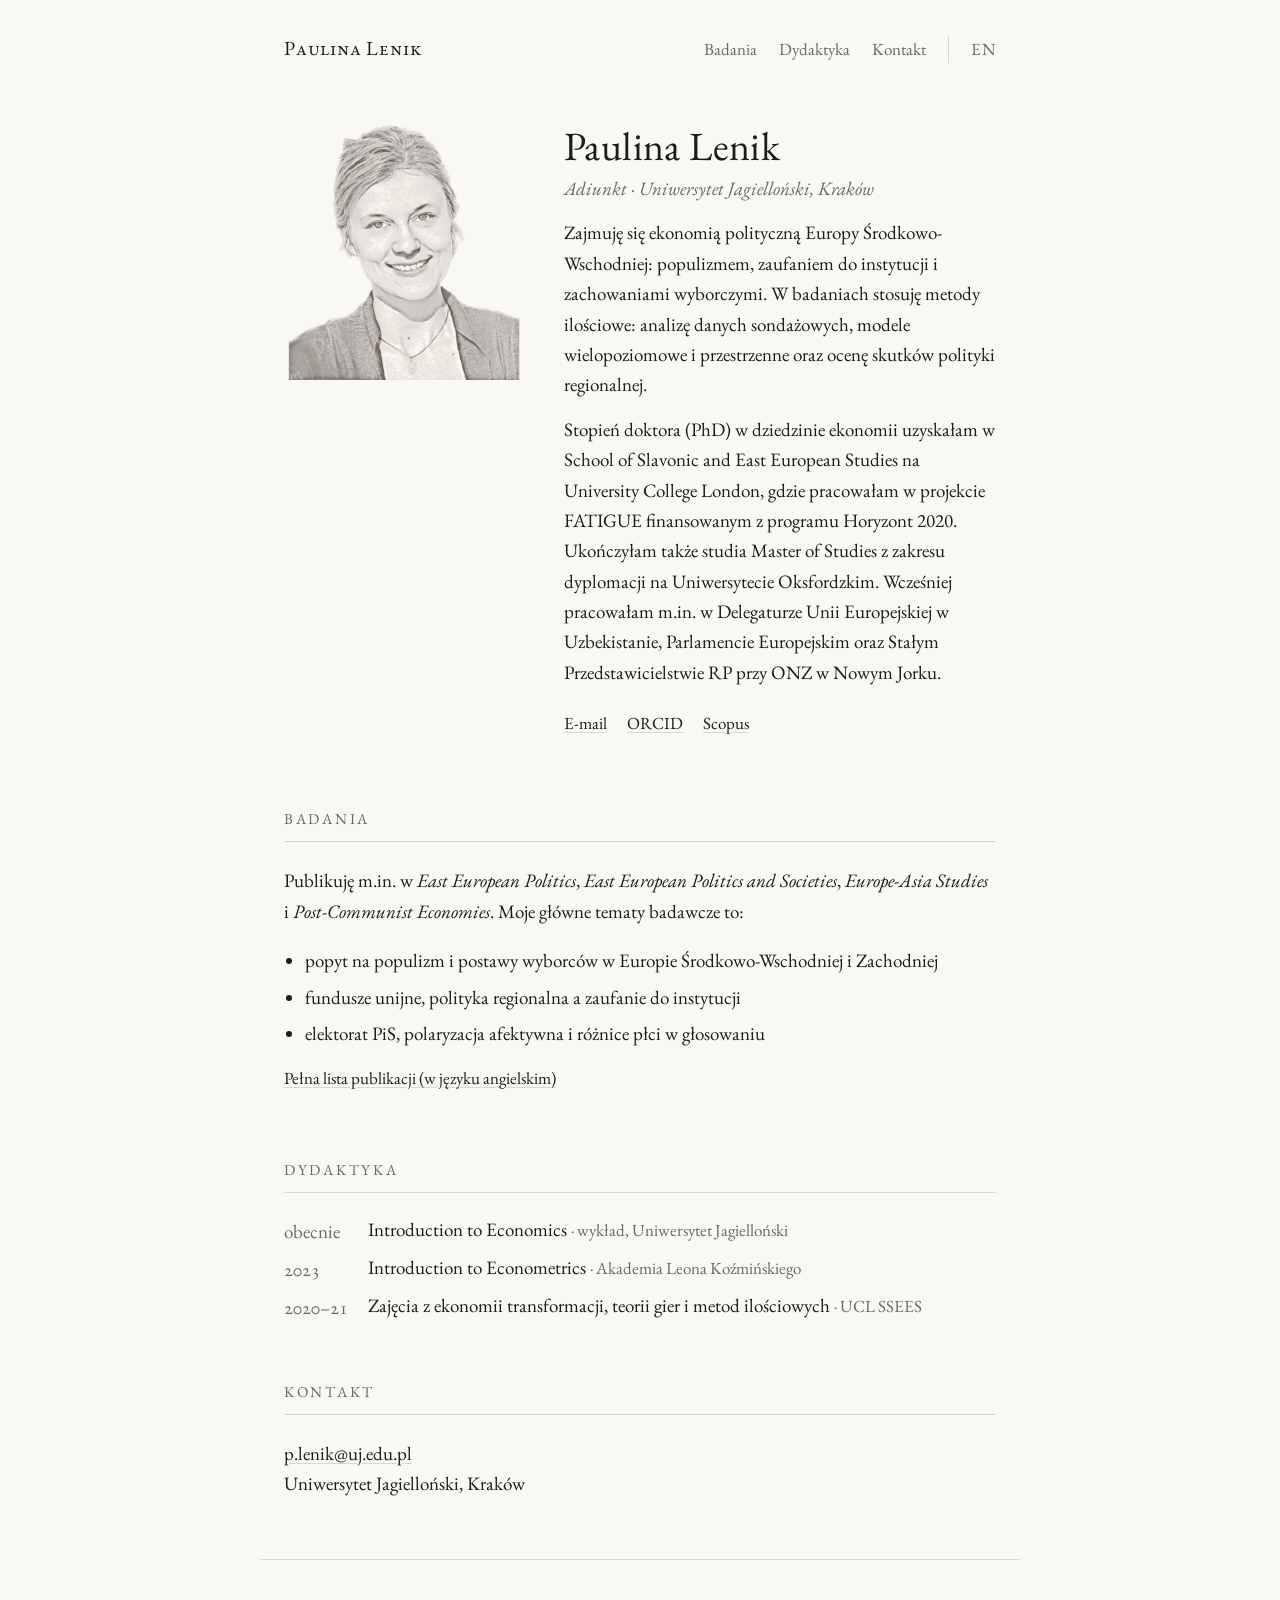
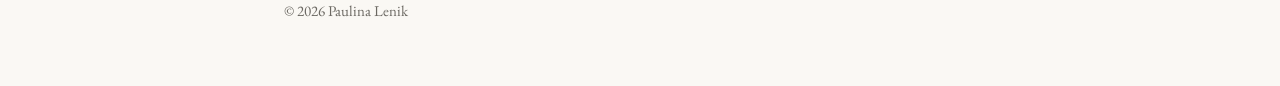
==== pl/index.html @ 150d961e "Add files via upload" ====
<!doctype html>
<html lang="pl">
<head>
<meta charset="utf-8">
<meta name="viewport" content="width=device-width, initial-scale=1">
<title>Paulina Lenik · Uniwersytet Jagielloński</title>
<meta name="description" content="Paulina Lenik, adiunkt na Uniwersytecie Jagiellońskim w Krakowie. Badania ilościowe nad populizmem, zaufaniem do instytucji i zachowaniami wyborczymi w Europie Środkowo-Wschodniej.">
<meta name="author" content="Paulina Lenik">
<link rel="canonical" href="https://paulinalenik.pl/pl/">
<link rel="alternate" hreflang="en" href="https://paulinalenik.pl/">
<link rel="alternate" hreflang="pl" href="https://paulinalenik.pl/pl/">
<meta property="og:title" content="Paulina Lenik · Uniwersytet Jagielloński">
<meta property="og:description" content="Badania ilościowe nad populizmem, zaufaniem do instytucji i zachowaniami wyborczymi w Europie Środkowo-Wschodniej.">
<meta property="og:image" content="https://paulinalenik.pl/images/portrait.jpg">
<meta property="og:url" content="https://paulinalenik.pl/pl/">
<meta property="og:locale" content="pl_PL">
<link rel="preconnect" href="https://fonts.googleapis.com">
<link rel="preconnect" href="https://fonts.gstatic.com" crossorigin>
<link href="https://fonts.googleapis.com/css2?family=EB+Garamond:ital,wght@0,400;0,500;1,400&display=swap" rel="stylesheet">
<link rel="stylesheet" href="../style.css">
</head>
<body>

<header class="site">
  <a class="name" href="./">Paulina Lenik</a>
  <nav>
    <a href="#badania">Badania</a>
    <a href="#dydaktyka">Dydaktyka</a>
    <a href="#kontakt">Kontakt</a>
    <a class="lang" href="../" hreflang="en" lang="en">EN</a>
  </nav>
</header>

<main>

<section class="intro">
  <figure class="sketch portrait">
    <img src="../images/portrait.jpg" alt="Portret Pauliny Lenik" width="640" height="694">
  </figure>
  <div>
    <h1>Paulina Lenik</h1>
    <p class="role">Adiunkt · Uniwersytet Jagielloński, Kraków</p>
    <p>Zajmuję się ekonomią polityczną Europy Środkowo-Wschodniej: populizmem, zaufaniem do instytucji i zachowaniami wyborczymi. W badaniach stosuję metody ilościowe: analizę danych sondażowych, modele wielopoziomowe i przestrzenne oraz ocenę skutków polityki regionalnej.</p>
    <p>Stopień doktora (PhD) w dziedzinie ekonomii uzyskałam w School of Slavonic and East European Studies na University College London, gdzie pracowałam w projekcie FATIGUE finansowanym z programu Horyzont 2020. Ukończyłam także studia Master of Studies z zakresu dyplomacji na Uniwersytecie Oksfordzkim. Wcześniej pracowałam m.in. w Delegaturze Unii Europejskiej w Uzbekistanie, Parlamencie Europejskim oraz Stałym Przedstawicielstwie RP przy ONZ w Nowym Jorku.</p>
    <p class="links">
      <a href="mailto:p.lenik@uj.edu.pl">E-mail</a>
      <a href="https://orcid.org/0000-0002-7423-6345">ORCID</a>
      <a href="https://www.scopus.com/authid/detail.uri?authorId=58243899300">Scopus</a>
    </p>
  </div>
</section>

<section id="badania">
  <h2>Badania</h2>
  <p>Publikuję m.in. w <em>East European Politics</em>, <em>East European Politics and Societies</em>, <em>Europe-Asia Studies</em> i <em>Post-Communist Economies</em>. Moje główne tematy badawcze to:</p>
  <ul class="topics">
    <li>popyt na populizm i postawy wyborców w Europie Środkowo-Wschodniej i Zachodniej</li>
    <li>fundusze unijne, polityka regionalna a zaufanie do instytucji</li>
    <li>elektorat PiS, polaryzacja afektywna i różnice płci w głosowaniu</li>
  </ul>
  <p class="note"><a href="../#research">Pełna lista publikacji (w języku angielskim)</a></p>
</section>

<section id="dydaktyka">
  <h2>Dydaktyka</h2>
  <ol class="pubs compact">
    <li><span class="yr">obecnie</span><span class="t">Introduction to Economics <span class="v">· wykład, Uniwersytet Jagielloński</span></span></li>
    <li><span class="yr">2023</span><span class="t">Introduction to Econometrics <span class="v">· Akademia Leona Koźmińskiego</span></span></li>
    <li><span class="yr">2020–21</span><span class="t">Zajęcia z ekonomii transformacji, teorii gier i metod ilościowych <span class="v">· UCL SSEES</span></span></li>
  </ol>
</section>

<section id="kontakt">
  <h2>Kontakt</h2>
  <p><a href="mailto:p.lenik@uj.edu.pl">p.lenik@uj.edu.pl</a><br>
  Uniwersytet Jagielloński, Kraków</p>
</section>

</main>

<footer>
  <p>© 2026 Paulina Lenik</p>
</footer>

</body>
</html>
---- style.css ----
:root {
  --paper: #faf8f4;
  --ink: #1d1c1a;
  --soft: #6b6862;
  --rule: #dcd7cd;
  --link: #1d1c1a;
}

* { box-sizing: border-box; }

html { scroll-behavior: smooth; }

body {
  margin: 0;
  background: var(--paper);
  color: var(--ink);
  font: 19px/1.6 "EB Garamond", Georgia, serif;
  -webkit-font-smoothing: antialiased;
}

a { color: var(--link); text-decoration: underline; text-decoration-color: var(--rule); text-underline-offset: 3px; transition: text-decoration-color .2s; }
a:hover { text-decoration-color: var(--ink); }

header.site, main, footer { max-width: 760px; margin: 0 auto; padding: 0 24px; }

header.site {
  display: flex; justify-content: space-between; align-items: baseline; flex-wrap: wrap; gap: 8px 24px;
  padding-top: 32px; padding-bottom: 32px;
}
header.site .name { text-decoration: none; letter-spacing: .04em; font-variant: small-caps; font-size: 20px; }
header.site nav { display: flex; gap: 22px; font-size: 17px; }
header.site nav a { text-decoration: none; color: var(--soft); }
header.site nav a:hover { color: var(--ink); }
header.site nav a.lang { border-left: 1px solid var(--rule); padding-left: 22px; letter-spacing: .06em; }

.intro { display: grid; grid-template-columns: 240px 1fr; gap: 40px; align-items: start; padding: 24px 0 48px; }
h1 { font-weight: 400; font-size: 40px; line-height: 1.1; margin: 4px 0 6px; letter-spacing: .01em; }
.role { color: var(--soft); font-style: italic; margin: 0 0 20px; }
.intro p { margin: 0 0 14px; }
.links { display: flex; flex-wrap: wrap; gap: 6px 20px; margin-top: 22px !important; font-size: 17px; }

.sketch { margin: 0; }
.sketch img { display: block; width: 100%; height: auto; mix-blend-mode: multiply; }
.sketch.wide { max-width: 420px; margin: 8px auto 56px; opacity: .92; }

section { padding: 8px 0 40px; }
h2 {
  font-weight: 400; font-size: 15px; letter-spacing: .18em; text-transform: uppercase; color: var(--soft);
  margin: 0 0 24px; padding-bottom: 10px; border-bottom: 1px solid var(--rule);
}
h3 { font-weight: 400; font-style: italic; font-size: 20px; margin: 28px 0 12px; }

.pubs { list-style: none; margin: 0; padding: 0; }
.pubs li { display: grid; grid-template-columns: 72px 1fr; column-gap: 12px; margin-bottom: 14px; }
.pubs .yr { color: var(--soft); font-variant-numeric: oldstyle-nums; grid-row: span 2; }
.pubs .t { line-height: 1.4; }
.pubs .v { color: var(--soft); font-size: 17px; }
.pubs.compact li { margin-bottom: 8px; }
.topics { margin: 0 0 8px; padding-left: 1.1em; }
.topics li { margin-bottom: 6px; }
.note { color: var(--soft); font-size: 17px; margin-top: 16px; }

footer { padding-top: 24px; padding-bottom: 48px; color: var(--soft); font-size: 15px; border-top: 1px solid var(--rule); }

@media (max-width: 640px) {
  body { font-size: 18px; }
  .intro { grid-template-columns: 1fr; gap: 20px; }
  .sketch.portrait { max-width: 220px; }
  h1 { font-size: 34px; }
  .pubs li { grid-template-columns: 56px 1fr; }
}
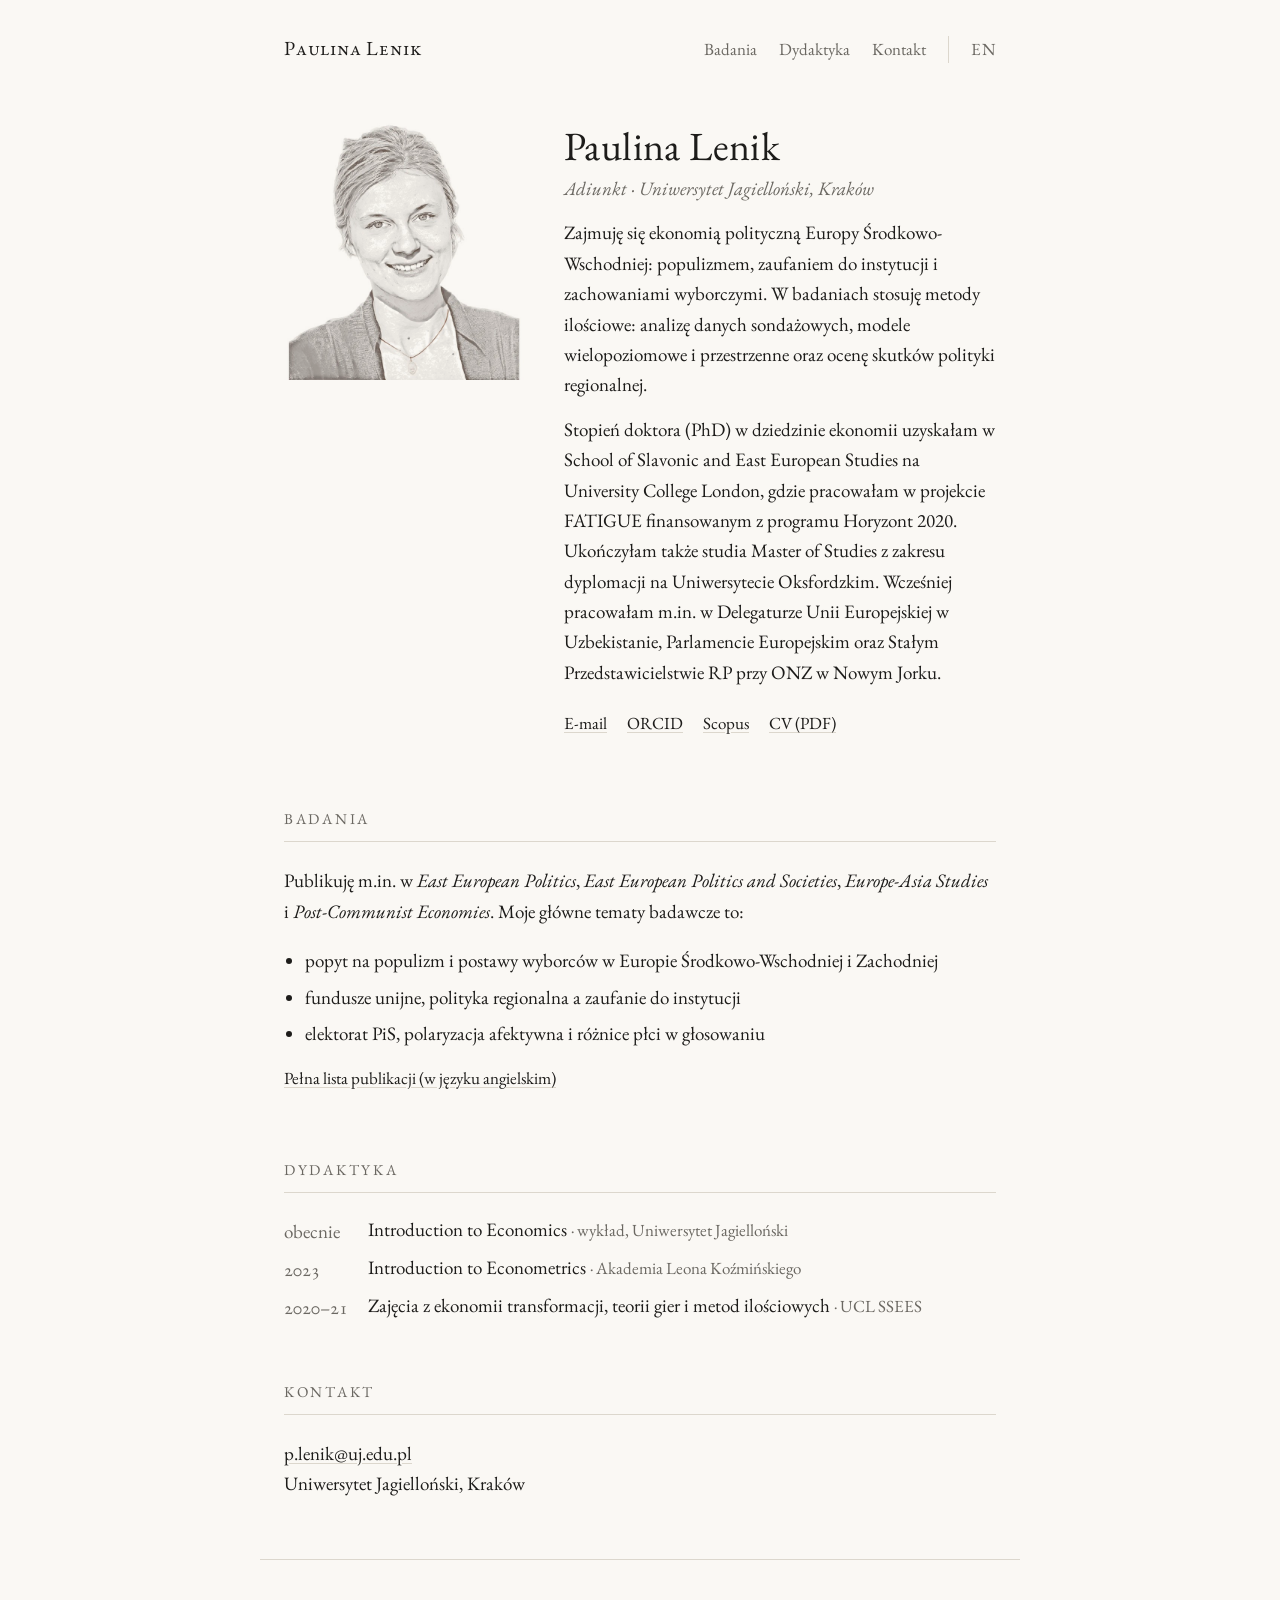
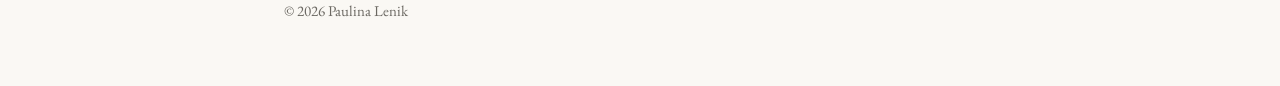
==== commit 177885c8: "Add files via upload" ====
--- a/pl/index.html
+++ b/pl/index.html
@@ -14,6 +14,11 @@
 <meta property="og:image" content="https://paulinalenik.pl/images/portrait.jpg">
 <meta property="og:url" content="https://paulinalenik.pl/pl/">
 <meta property="og:locale" content="pl_PL">
+<link rel="icon" href="../favicon.ico" sizes="any">
+<link rel="icon" type="image/png" sizes="32x32" href="../favicon-32.png">
+<link rel="icon" type="image/png" sizes="512x512" href="https://paulinalenik.pl/icon-512.png">
+<link rel="apple-touch-icon" href="../apple-touch-icon.png">
+<meta name="theme-color" content="#faf8f4">
 <link rel="preconnect" href="https://fonts.googleapis.com">
 <link rel="preconnect" href="https://fonts.gstatic.com" crossorigin>
 <link href="https://fonts.googleapis.com/css2?family=EB+Garamond:ital,wght@0,400;0,500;1,400&display=swap" rel="stylesheet">
@@ -46,6 +51,7 @@
       <a href="mailto:p.lenik@uj.edu.pl">E-mail</a>
       <a href="https://orcid.org/0000-0002-7423-6345">ORCID</a>
       <a href="https://www.scopus.com/authid/detail.uri?authorId=58243899300">Scopus</a>
+      <a href="../cv-pl.pdf">CV (PDF)</a>
     </p>
   </div>
 </section>
